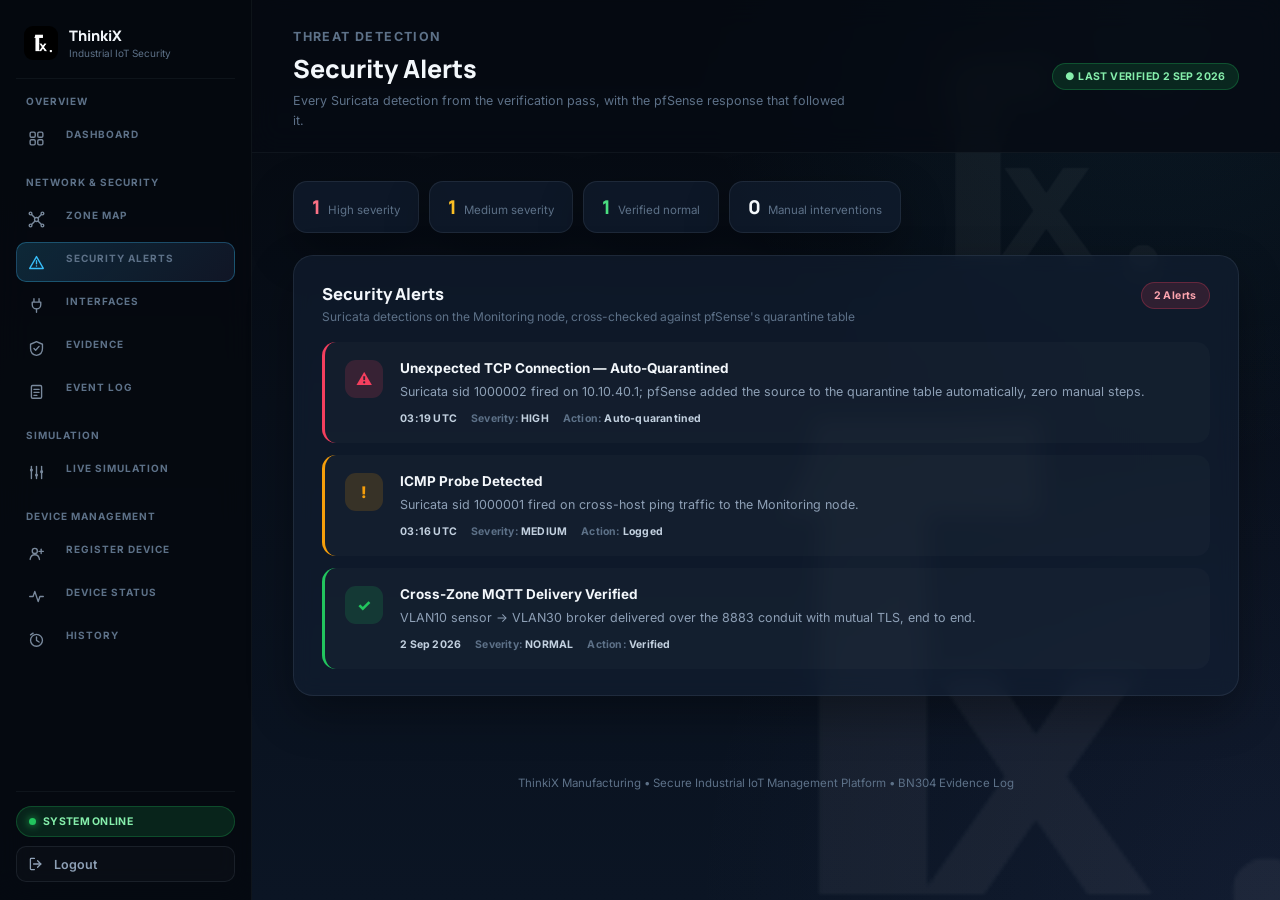
==== alerts.html @ 35ee2e9f "Add files via upload" ====
<!doctype html>
<html lang="en">
  <head>
    <meta charset="UTF-8" />
    <meta name="viewport" content="width=device-width, initial-scale=1.0" />

    <title>ThinkiX | Security Alerts</title>

    <link rel="stylesheet" href="dashboard.css" />
    <style>
      :root {
        --logo-url: url('[data-uri]');
        --logo-mark-url: url('[data-uri]');
      }
    </style>
    
  </head>

  <body class="dash2">
    
    <div class="dash2-watermark"></div>
    <div class="dash2-shell">
      <aside class="dash2-sidebar">
        <div class="dash2-sidebar-brand">
          <img src="[data-uri]" alt="ThinkiX logo" />
          <div>
            <h1>ThinkiX</h1>
            <span>Industrial IoT Security</span>
          </div>
        </div>

        <nav class="dash2-sidenav">
          <div class="dash2-sidenav-group"><span>Overview</span><a href="management.html" class=""><svg viewBox="0 0 20 20" fill="none" stroke="currentColor" stroke-width="1.6"><rect x="2.5" y="2.5" width="6" height="6" rx="1.5"/><rect x="11.5" y="2.5" width="6" height="6" rx="1.5"/><rect x="2.5" y="11.5" width="6" height="6" rx="1.5"/><rect x="11.5" y="11.5" width="6" height="6" rx="1.5"/></svg><span>Dashboard</span></a></div><div class="dash2-sidenav-group"><span>Network & Security</span><a href="zone-map.html" class=""><svg viewBox="0 0 20 20" fill="none" stroke="currentColor" stroke-width="1.6"><circle cx="10" cy="10" r="2.3"/><circle cx="3" cy="3" r="1.6"/><circle cx="17" cy="3" r="1.6"/><circle cx="3" cy="17" r="1.6"/><circle cx="17" cy="17" r="1.6"/><line x1="8.3" y1="8.3" x2="4.2" y2="4.2"/><line x1="11.7" y1="8.3" x2="15.8" y2="4.2"/><line x1="8.3" y1="11.7" x2="4.2" y2="15.8"/><line x1="11.7" y1="11.7" x2="15.8" y2="15.8"/></svg><span>Zone Map</span></a><a href="alerts.html" class="active"><svg viewBox="0 0 20 20" fill="none" stroke="currentColor" stroke-width="1.6" stroke-linejoin="round" stroke-linecap="round"><path d="M10 3 L18 17 L2 17 Z"/><line x1="10" y1="8" x2="10" y2="11.5"/><circle cx="10" cy="14" r="0.9" fill="currentColor" stroke="none"/></svg><span>Security Alerts</span></a><a href="interfaces.html" class=""><svg viewBox="0 0 20 20" fill="none" stroke="currentColor" stroke-width="1.6" stroke-linecap="round" stroke-linejoin="round"><path d="M7 2v4M13 2v4M5 6h10v3a5 5 0 0 1-10 0V6z"/><path d="M10 14v4"/></svg><span>Interfaces</span></a><a href="evidence.html" class=""><svg viewBox="0 0 20 20" fill="none" stroke="currentColor" stroke-width="1.6" stroke-linejoin="round" stroke-linecap="round"><path d="M10 2l7 3v5c0 4.5-3 7.5-7 8-4-.5-7-3.5-7-8V5l7-3z"/><path d="M7 10l2 2 4-4.5"/></svg><span>Evidence</span></a><a href="event-log.html" class=""><svg viewBox="0 0 20 20" fill="none" stroke="currentColor" stroke-width="1.6" stroke-linecap="round" stroke-linejoin="round"><rect x="4" y="3" width="12" height="15" rx="1.5"/><line x1="7" y1="7.5" x2="13" y2="7.5"/><line x1="7" y1="11" x2="13" y2="11"/><line x1="7" y1="14.5" x2="10.5" y2="14.5"/></svg><span>Event Log</span></a></div><div class="dash2-sidenav-group"><span>Simulation</span><a href="simulation.html" class=""><svg viewBox="0 0 20 20" fill="none" stroke="currentColor" stroke-width="1.6" stroke-linecap="round"><line x1="4" y1="17" x2="4" y2="3"/><line x1="10" y1="17" x2="10" y2="3"/><line x1="16" y1="17" x2="16" y2="3"/><circle cx="4" cy="7" r="1.8" fill="currentColor" stroke="none"/><circle cx="10" cy="13" r="1.8" fill="currentColor" stroke="none"/><circle cx="16" cy="9" r="1.8" fill="currentColor" stroke="none"/></svg><span>Live Simulation</span></a></div><div class="dash2-sidenav-group"><span>Device Management</span><a href="register.html" class=""><svg viewBox="0 0 20 20" fill="none" stroke="currentColor" stroke-width="1.6" stroke-linecap="round" stroke-linejoin="round"><circle cx="8" cy="7" r="3"/><path d="M2.5 17c.5-3.5 3-5.5 5.5-5.5s5 2 5.5 5.5"/><line x1="15.5" y1="5" x2="15.5" y2="10"/><line x1="13" y1="7.5" x2="18" y2="7.5"/></svg><span>Register Device</span></a><a href="device-status.html" class=""><svg viewBox="0 0 20 20" fill="none" stroke="currentColor" stroke-width="1.6" stroke-linecap="round" stroke-linejoin="round"><polyline points="2,10 6,10 8,4 12,16 14,10 18,10"/></svg><span>Device Status</span></a><a href="history.html" class=""><svg viewBox="0 0 20 20" fill="none" stroke="currentColor" stroke-width="1.6" stroke-linecap="round" stroke-linejoin="round"><circle cx="10" cy="11" r="7"/><polyline points="10,7 10,11 13,13"/><path d="M6 2.5 L3 4.5"/></svg><span>History</span></a></div>
        </nav>

        <div class="dash2-sidebar-foot">
          <span class="dash2-online-pill"><i></i><span>SYSTEM ONLINE</span></span>
          <a href="index.html" class="dash2-logout"><svg viewBox="0 0 20 20" fill="none" stroke="currentColor" stroke-width="1.6" stroke-linecap="round" stroke-linejoin="round"><path d="M8 3H4a1 1 0 0 0-1 1v12a1 1 0 0 0 1 1h4"/><polyline points="12,6 16,10 12,14"/><line x1="16" y1="10" x2="7" y2="10"/></svg><span>Logout</span></a>
        </div>
      </aside>

      <div class="dash2-content">

        
        <header class="dash2-topbar">
          <div>
            <p class="dash2-eyebrow">Threat Detection</p>
            <h1>Security Alerts</h1>
            <p>Every Suricata detection from the verification pass, with the pfSense response that followed it.</p>
          </div>
          <div class="dash2-topbar-right"><span class="dash2-chip dash2-chip--ok">&#9679; LAST VERIFIED 2 SEP 2026</span></div>
        </header>


        <main class="dash2-page">

          <section class="dash2-strip">
            <div class="dash2-strip-item bad"><strong>1</strong><span>High severity</span></div>
            <div class="dash2-strip-item warn"><strong>1</strong><span>Medium severity</span></div>
            <div class="dash2-strip-item ok"><strong>1</strong><span>Verified normal</span></div>
            <div class="dash2-strip-item"><strong>0</strong><span>Manual interventions</span></div>
          </section>

          <section class="dash2-panel" id="security-alerts">
            <div class="dash2-panel-head">
              <div>
                <h2>Security Alerts</h2>
                <p>Suricata detections on the Monitoring node, cross-checked against pfSense's quarantine table</p>
              </div>
              <span class="dash2-chip dash2-chip--warn">2 Alerts</span>
            </div>

            <div class="dash2-alert-list">
              <div class="dash2-alert" style="--ac:#f43f5e">
                <div class="dash2-alert-icon">&#9888;</div>
                <div>
                  <div class="dash2-alert-top">
                    <strong>Unexpected TCP Connection &mdash; Auto-Quarantined</strong>
                  </div>
                  <p>Suricata sid 1000002 fired on 10.10.40.1; pfSense added the source to the quarantine table automatically, zero manual steps.</p>
                  <div class="dash2-alert-meta">
                    <span><b>03:19 UTC</b></span>
                    <span>Severity: <b>HIGH</b></span>
                    <span>Action: <b>Auto-quarantined</b></span>
                  </div>
                </div>
              </div>

              <div class="dash2-alert" style="--ac:#f59e0b">
                <div class="dash2-alert-icon">!</div>
                <div>
                  <div class="dash2-alert-top">
                    <strong>ICMP Probe Detected</strong>
                  </div>
                  <p>Suricata sid 1000001 fired on cross-host ping traffic to the Monitoring node.</p>
                  <div class="dash2-alert-meta">
                    <span><b>03:16 UTC</b></span>
                    <span>Severity: <b>MEDIUM</b></span>
                    <span>Action: <b>Logged</b></span>
                  </div>
                </div>
              </div>

              <div class="dash2-alert" style="--ac:#22c55e">
                <div class="dash2-alert-icon">&#10003;</div>
                <div>
                  <div class="dash2-alert-top">
                    <strong>Cross-Zone MQTT Delivery Verified</strong>
                  </div>
                  <p>VLAN10 sensor &rarr; VLAN30 broker delivered over the 8883 conduit with mutual TLS, end to end.</p>
                  <div class="dash2-alert-meta">
                    <span><b>2 Sep 2026</b></span>
                    <span>Severity: <b>NORMAL</b></span>
                    <span>Action: <b>Verified</b></span>
                  </div>
                </div>
              </div>
            </div>
          </section>

        </main>

        <footer class="dash2-footer">
          <p>ThinkiX Manufacturing &bull; Secure Industrial IoT Management Platform &bull; BN304 Evidence Log</p>
        </footer>
    
      </div>
    </div>

    <script src="script.js"></script>
  </body>
</html>
---- dashboard.css ----
/* =========================================================
   THINKIX — DASHBOARD THEME (v3)
   Sidebar-navigated, one data category per page. Shared by
   every dash2 page (dashboard, zone map, alerts, interfaces,
   evidence, event log, simulation, register). Nothing here
   fabricates data — every number/status mirrors the BN304
   project evidence log.
========================================================= */

@import url("https://fonts.googleapis.com/css2?family=Manrope:wght@500;700;800&family=Inter:wght@400;500;600;700&display=swap");

:root {
  --bg-0: #05090f;
  --bg-1: #080f1a;
  --bg-2: #0b1524;
  --surface: rgba(19, 32, 52, 0.6);
  --surface-strong: rgba(21, 35, 57, 0.85);
  --border: rgba(148, 163, 184, 0.12);
  --border-soft: rgba(148, 163, 184, 0.07);
  --text-0: #f3f7fb;
  --text-1: #c3d1e0;
  --text-2: #8ea0b6;
  --text-3: #5d7188;

  --accent: #38bdf8;
  --accent-2: #818cf8;
  --ok: #22c55e;
  --ok-soft: rgba(34, 197, 94, 0.14);
  --warn: #f59e0b;
  --warn-soft: rgba(245, 158, 11, 0.14);
  --bad: #f43f5e;
  --bad-soft: rgba(244, 63, 94, 0.14);
  --info: #a78bfa;
  --info-soft: rgba(167, 139, 250, 0.14);

  /* zone colors — reused across the zone map, device tags and
     status dots so the same VLAN reads as the same color
     everywhere on the site */
  --z10: #34d399;
  --z20: #fb923c;
  --z30: #38bdf8;
  --z40: #a78bfa;
  --z50: #f472b6;

  --sidebar-w: 252px;
  --radius-lg: 20px;
  --radius-md: 14px;
  --radius-sm: 9px;

  --shadow-card: 0 18px 45px rgba(0, 0, 0, 0.32);
  --font-display: "Manrope", "Inter", "Segoe UI", sans-serif;
  --font-body: "Inter", "Segoe UI", sans-serif;
}

* {
  box-sizing: border-box;
  margin: 0;
  padding: 0;
}

body.dash2 {
  min-height: 100vh;
  font-family: var(--font-body);
  color: var(--text-1);
  background:
    radial-gradient(circle at 90% 0%, rgba(56, 189, 248, 0.08), transparent 32%),
    radial-gradient(circle at 100% 100%, rgba(129, 140, 248, 0.06), transparent 38%),
    linear-gradient(180deg, var(--bg-0), var(--bg-1) 45%, var(--bg-2));
  -webkit-font-smoothing: antialiased;
}

.dash2 img {
  max-width: 100%;
  display: block;
}

.dash2 a {
  color: inherit;
}

/* =========================================================
   WATERMARK — faded ThinkiX logo behind every page
========================================================= */

.dash2-watermark {
  position: fixed;
  inset: 0;
  z-index: 0;
  pointer-events: none;
  overflow: hidden;
}

.dash2-watermark::before,
.dash2-watermark::after {
  content: "";
  position: absolute;
  background-image: var(--logo-mark-url);
  background-repeat: no-repeat;
  background-size: contain;
}

/* large mark, bottom-right of the viewport */

.dash2-watermark::before {
  width: 620px;
  height: 620px;
  right: -70px;
  bottom: -90px;
  opacity: 0.05;
}

/* smaller echo, top-right, well clear of the sidebar */

.dash2-watermark::after {
  width: 260px;
  height: 260px;
  right: 8%;
  top: 40px;
  opacity: 0.045;
}

/* =========================================================
   SHELL — sidebar + content
========================================================= */

.dash2-shell {
  position: relative;
  z-index: 1;
  display: flex;
  align-items: stretch;
  min-height: 100vh;
}

.dash2-sidebar {
  width: var(--sidebar-w);
  flex-shrink: 0;
  position: sticky;
  top: 0;
  align-self: flex-start;
  height: 100vh;
  display: flex;
  flex-direction: column;
  padding: 22px 16px 18px;
  background: rgba(5, 9, 15, 0.86);
  backdrop-filter: blur(16px);
  border-right: 1px solid var(--border-soft);
  overflow-y: auto;
}

.dash2-sidebar-brand {
  display: flex;
  align-items: center;
  gap: 11px;
  padding: 4px 8px 18px;
  border-bottom: 1px solid var(--border-soft);
}

.dash2-sidebar-brand img {
  width: 34px;
  height: 34px;
  border-radius: 9px;
  flex-shrink: 0;
}

.dash2-sidebar-brand h1 {
  font-family: var(--font-display);
  font-size: 14.5px;
  font-weight: 800;
  color: var(--text-0);
  line-height: 1.25;
}

.dash2-sidebar-brand span {
  display: block;
  margin-top: 1px;
  font-size: 10px;
  color: var(--text-3);
}

.dash2-sidenav {
  flex: 1;
  margin-top: 16px;
  display: flex;
  flex-direction: column;
  gap: 18px;
}

.dash2-sidenav-group span {
  display: block;
  padding: 0 10px 8px;
  font-size: 10px;
  font-weight: 700;
  letter-spacing: 1px;
  color: var(--text-3);
  text-transform: uppercase;
}

.dash2-sidenav-group {
  display: flex;
  flex-direction: column;
  gap: 3px;
}

.dash2-sidenav-group a {
  display: flex;
  align-items: center;
  gap: 11px;
  padding: 9px 11px;
  border-radius: 10px;
  font-size: 13px;
  font-weight: 600;
  color: var(--text-2);
  text-decoration: none;
  border: 1px solid transparent;
  transition: 0.2s;
}

.dash2-sidenav-group a svg {
  width: 17px;
  height: 17px;
  flex-shrink: 0;
  opacity: 0.85;
}

.dash2-sidenav-group a:hover {
  color: var(--text-0);
  background: rgba(255, 255, 255, 0.04);
}

.dash2-sidenav-group a.active {
  color: #fff;
  background: linear-gradient(135deg, rgba(56, 189, 248, 0.18), rgba(129, 140, 248, 0.1));
  border-color: rgba(56, 189, 248, 0.3);
}

.dash2-sidenav-group a.active svg {
  color: var(--accent);
  opacity: 1;
}

.dash2-sidebar-foot {
  margin-top: 14px;
  padding-top: 14px;
  border-top: 1px solid var(--border-soft);
  display: flex;
  flex-direction: column;
  gap: 9px;
}

.dash2-online-pill {
  display: flex;
  align-items: center;
  gap: 7px;
  padding: 8px 12px;
  border-radius: 999px;
  border: 1px solid rgba(34, 197, 94, 0.25);
  background: var(--ok-soft);
  color: #86efac;
  font-size: 10.5px;
  font-weight: 700;
  letter-spacing: 0.3px;
}

.dash2-online-pill i {
  width: 7px;
  height: 7px;
  border-radius: 50%;
  background: var(--ok);
  box-shadow: 0 0 8px var(--ok);
  animation: dash2-pulse 1.6s infinite;
}

.dash2-sidebar-foot a.dash2-logout {
  display: flex;
  align-items: center;
  gap: 10px;
  padding: 9px 11px;
  border-radius: 10px;
  border: 1px solid var(--border);
  background: rgba(255, 255, 255, 0.02);
  color: var(--text-2);
  font-size: 12.5px;
  font-weight: 600;
  text-decoration: none;
  transition: 0.2s;
}

.dash2-sidebar-foot a.dash2-logout svg {
  width: 16px;
  height: 16px;
}

.dash2-sidebar-foot a.dash2-logout:hover {
  border-color: var(--accent);
  color: var(--text-0);
}

/* =========================================================
   CONTENT
========================================================= */

.dash2-content {
  flex: 1;
  min-width: 0;
}

.dash2-topbar {
  position: sticky;
  top: 0;
  z-index: 5;
  display: flex;
  align-items: center;
  justify-content: space-between;
  gap: 20px;
  padding: 22px 4%;
  background: rgba(6, 11, 19, 0.72);
  backdrop-filter: blur(14px);
  border-bottom: 1px solid var(--border-soft);
}

.dash2-eyebrow {
  display: inline-flex;
  align-items: center;
  gap: 7px;
  font-size: 10.5px;
  font-weight: 700;
  letter-spacing: 1.4px;
  color: var(--accent);
  text-transform: uppercase;
}

.dash2-topbar h1 {
  margin-top: 5px;
  font-family: var(--font-display);
  font-size: clamp(20px, 2vw, 25px);
  font-weight: 800;
  color: var(--text-0);
}

.dash2-topbar p {
  margin-top: 5px;
  max-width: 560px;
  font-size: 12.5px;
  line-height: 1.55;
  color: var(--text-3);
}

.dash2-topbar-right {
  display: flex;
  align-items: center;
  gap: 12px;
  flex-shrink: 0;
}

.dash2-page {
  max-width: 1360px;
  padding: 28px 4% 70px;
  display: flex;
  flex-direction: column;
  gap: 22px;
}

/* live-badge: script.js targets the FIRST .live-badge on the
   page directly to push real live-feed text — only the
   dashboard page carries one */

.live-badge {
  display: inline-flex;
  align-items: center;
  gap: 7px;
  padding: 7px 12px;
  border-radius: 999px;
  border: 1px solid rgba(34, 197, 94, 0.28);
  background: var(--ok-soft);
  color: #86efac;
  font-size: 11px;
  font-weight: 700;
  white-space: nowrap;
  animation: dash2-glow 1.8s infinite;
}

/* =========================================================
   PANELS + CHIPS
========================================================= */

.dash2-panel-head {
  display: flex;
  align-items: flex-start;
  justify-content: space-between;
  gap: 14px;
  margin-bottom: 18px;
}

.dash2-panel-head h2 {
  font-family: var(--font-display);
  font-size: 16.5px;
  font-weight: 800;
  color: var(--text-0);
}

.dash2-panel-head p {
  margin-top: 4px;
  font-size: 12px;
  color: var(--text-3);
}

.dash2-panel {
  position: relative;
  padding: 26px 28px;
  background: var(--surface);
  border: 1px solid var(--border);
  border-radius: var(--radius-lg);
  box-shadow: var(--shadow-card);
  backdrop-filter: blur(10px);
  animation: dash2-rise 0.5s ease both;
}

.dash2-chip {
  display: inline-flex;
  align-items: center;
  gap: 6px;
  padding: 6px 12px;
  border-radius: 999px;
  font-size: 10.5px;
  font-weight: 700;
  letter-spacing: 0.4px;
  border: 1px solid rgba(56, 189, 248, 0.25);
  background: rgba(56, 189, 248, 0.09);
  color: #7dd3fc;
  white-space: nowrap;
}

.dash2-chip--warn {
  border-color: rgba(244, 63, 94, 0.28);
  background: var(--bad-soft);
  color: #fda4af;
}

.dash2-chip--ok {
  border-color: rgba(34, 197, 94, 0.28);
  background: var(--ok-soft);
  color: #86efac;
}

.dash2-chip--muted {
  border-color: var(--border);
  background: rgba(255, 255, 255, 0.03);
  color: var(--text-2);
}

/* =========================================================
   SUMMARY STRIP (slim inline stats — used on dashboard +
   alerts + evidence pages instead of heavy cards)
========================================================= */

.dash2-strip {
  display: flex;
  flex-wrap: wrap;
  gap: 10px;
}

.dash2-strip-item {
  display: flex;
  align-items: baseline;
  gap: 7px;
  padding: 12px 18px;
  border-radius: var(--radius-md);
  border: 1px solid var(--border);
  background: var(--surface);
  box-shadow: var(--shadow-card);
}

.dash2-strip-item strong {
  font-family: var(--font-display);
  font-size: 19px;
  font-weight: 800;
  color: var(--text-0);
}

.dash2-strip-item span {
  font-size: 11.5px;
  color: var(--text-3);
}

.dash2-strip-item.warn strong {
  color: #fbbf24;
}

.dash2-strip-item.bad strong {
  color: #fb7185;
}

.dash2-strip-item.ok strong {
  color: #4ade80;
}

/* stat cards — kept for the dashboard page, class name required
   by script.js's flashElement(): el.closest('.dashboard-stat-card') */

.dashboard-stat-card {
  position: relative;
  display: flex;
  align-items: center;
  gap: 13px;
  padding: 16px 18px;
  border-radius: var(--radius-md);
  border: 1px solid var(--border);
  background: var(--surface);
  text-decoration: none;
  color: inherit;
  cursor: pointer;
  overflow: hidden;
  box-shadow: var(--shadow-card);
  transition: 0.25s;
  animation: dash2-rise 0.5s ease both;
}

.dashboard-stat-card:hover {
  transform: translateY(-3px);
  border-color: rgba(56, 189, 248, 0.3);
}

.dash2-stat-icon {
  width: 36px;
  height: 36px;
  flex-shrink: 0;
  display: grid;
  place-items: center;
  border-radius: 10px;
  font-size: 15px;
  background: rgba(56, 189, 248, 0.12);
  color: var(--accent);
}

.dash2-stat-icon.ok {
  color: #4ade80;
  background: var(--ok-soft);
}

.dash2-stat-icon.warn {
  color: #fbbf24;
  background: var(--warn-soft);
}

.dash2-stat-icon.info {
  color: #c4b5fd;
  background: var(--info-soft);
}

.dashboard-stat-card p {
  font-size: 11px;
  color: var(--text-3);
}

.dashboard-stat-card h2 {
  margin-top: 3px;
  font-family: var(--font-display);
  font-size: 20px;
  font-weight: 800;
  color: var(--text-0);
}

.dash2-stat-row {
  display: grid;
  grid-template-columns: repeat(4, 1fr);
  gap: 14px;
}

@media (max-width: 900px) {
  .dash2-stat-row {
    grid-template-columns: repeat(2, 1fr);
  }
}

/* =========================================================
   ZONE MAP
========================================================= */

.zm-hub {
  display: flex;
  justify-content: center;
  margin-bottom: 4px;
}

.zm-hub-core {
  position: relative;
  display: flex;
  align-items: center;
  gap: 14px;
  padding: 16px 26px;
  border-radius: 999px;
  border: 1px solid rgba(56, 189, 248, 0.35);
  background: linear-gradient(135deg, rgba(56, 189, 248, 0.14), rgba(129, 140, 248, 0.08));
  box-shadow: 0 0 0 6px rgba(56, 189, 248, 0.04);
}

.zm-hub-core::before {
  content: "";
  position: absolute;
  inset: -8px;
  border-radius: 999px;
  border: 1px solid rgba(56, 189, 248, 0.18);
  animation: dash2-ring 2.4s infinite;
}

.zm-hub-icon {
  width: 40px;
  height: 40px;
  display: grid;
  place-items: center;
  border-radius: 50%;
  background: rgba(255, 255, 255, 0.06);
  font-size: 18px;
}

.zm-hub-core strong {
  font-family: var(--font-display);
  font-size: 14.5px;
  color: var(--text-0);
}

.zm-hub-core small {
  display: block;
  margin-top: 2px;
  font-size: 11px;
  color: var(--text-3);
}

.zm-conduit-label {
  text-align: center;
  margin: 14px 0 18px;
  font-size: 11px;
  font-weight: 600;
  letter-spacing: 0.3px;
  color: var(--text-3);
}

.zm-zones {
  display: grid;
  grid-template-columns: repeat(5, 1fr);
  gap: 14px;
}

.zm-zone {
  position: relative;
  padding: 18px 16px 16px;
  border-radius: var(--radius-md);
  border: 1px solid var(--border);
  background: rgba(255, 255, 255, 0.02);
  transition: 0.25s;
}

.zm-zone::before {
  content: "";
  position: absolute;
  left: 16px;
  right: 16px;
  top: 0;
  height: 3px;
  border-radius: 999px 999px 0 0;
  background: var(--zc);
}

.zm-zone::after {
  content: "";
  position: absolute;
  top: -14px;
  left: 50%;
  width: 1px;
  height: 14px;
  background: linear-gradient(180deg, transparent, var(--zc));
  opacity: 0.6;
}

.zm-zone:hover {
  transform: translateY(-3px);
  background: rgba(255, 255, 255, 0.035);
}

.zm-zone-vlan {
  display: inline-block;
  padding: 3px 9px;
  border-radius: 999px;
  font-size: 10px;
  font-weight: 800;
  letter-spacing: 0.3px;
  color: var(--zc);
  background: color-mix(in srgb, var(--zc) 16%, transparent);
}

.zm-zone h3 {
  margin-top: 11px;
  font-family: var(--font-display);
  font-size: 14px;
  font-weight: 800;
  color: var(--text-0);
}

.zm-zone p {
  margin-top: 6px;
  font-size: 11.5px;
  line-height: 1.5;
  color: var(--text-3);
  min-height: 33px;
}

.zm-zone-foot {
  display: flex;
  align-items: center;
  justify-content: space-between;
  margin-top: 12px;
  padding-top: 12px;
  border-top: 1px solid var(--border-soft);
  font-size: 10.5px;
}

.zm-zone-foot > span:first-child {
  color: var(--text-3);
  font-weight: 600;
}

.zm-status {
  padding: 3px 8px;
  border-radius: 999px;
  font-weight: 800;
  letter-spacing: 0.3px;
  font-size: 9.5px;
}

.zm-status--ok {
  color: #86efac;
  background: var(--ok-soft);
}

.zm-status--warn {
  color: #fcd34d;
  background: var(--warn-soft);
}

.zm-status--info {
  color: #c4b5fd;
  background: var(--info-soft);
}

@media (max-width: 1180px) {
  .zm-zones {
    grid-template-columns: repeat(3, 1fr);
  }
}

@media (max-width: 700px) {
  .zm-zones {
    grid-template-columns: repeat(2, 1fr);
  }
}

/* conduit rules table */

.dash2-rules {
  margin-top: 22px;
  border: 1px solid var(--border);
  border-radius: var(--radius-md);
  overflow: hidden;
}

.dash2-rules-row {
  display: grid;
  grid-template-columns: 1.1fr 1.1fr 1.2fr 1.4fr 0.7fr;
  gap: 10px;
  padding: 12px 16px;
  font-size: 11.5px;
  border-bottom: 1px solid var(--border-soft);
  align-items: center;
}

.dash2-rules-row:last-child {
  border-bottom: none;
}

.dash2-rules-row.head {
  background: rgba(255, 255, 255, 0.03);
  color: var(--text-3);
  font-size: 10px;
  font-weight: 700;
  letter-spacing: 0.5px;
  text-transform: uppercase;
}

.dash2-rules-row:not(.head) {
  color: var(--text-1);
}

.dash2-rules-row .mono {
  font-family: "SFMono-Regular", Consolas, monospace;
  font-size: 11px;
  color: var(--text-2);
}

.dash2-rule-pill {
  display: inline-flex;
  padding: 3px 9px;
  border-radius: 999px;
  font-size: 9.5px;
  font-weight: 800;
  letter-spacing: 0.3px;
}

.dash2-rule-pill.allow {
  color: #86efac;
  background: var(--ok-soft);
}

.dash2-rule-pill.deny {
  color: #fda4af;
  background: var(--bad-soft);
}

@media (max-width: 900px) {
  .dash2-rules-row {
    grid-template-columns: 1fr 1fr;
    grid-template-areas: "a b" "c c" "d e";
  }
  .dash2-rules-row.head {
    display: none;
  }
}

/* =========================================================
   GRID HELPERS
========================================================= */

.dash2-grid-2 {
  display: grid;
  grid-template-columns: 1.15fr 1fr;
  gap: 18px;
}

@media (max-width: 1080px) {
  .dash2-grid-2 {
    grid-template-columns: 1fr;
  }
}

/* =========================================================
   DEVICE LIST (classes required by script.js: device-list,
   device-row, device-status, device-info, status-label)
========================================================= */

.device-list {
  display: flex;
  flex-direction: column;
  gap: 11px;
}

.device-row {
  display: grid;
  grid-template-columns: auto 1fr auto;
  align-items: center;
  gap: 16px;
  padding: 18px 20px;
  border-radius: var(--radius-md);
  border: 1px solid var(--border-soft);
  background: rgba(255, 255, 255, 0.02);
  transition: 0.2s;
}

.device-row:hover {
  border-color: rgba(56, 189, 248, 0.2);
  background: rgba(56, 189, 248, 0.03);
  transform: translateX(4px);
}

.device-status {
  width: 11px;
  height: 11px;
  border-radius: 50%;
  background: var(--text-3);
}

.device-status.online {
  background: var(--ok);
  box-shadow: 0 0 12px var(--ok);
  animation: dash2-pulse 1.5s infinite;
}

.device-status.offline {
  background: var(--bad);
  box-shadow: 0 0 10px rgba(244, 63, 94, 0.6);
}

.device-info strong {
  display: block;
  color: var(--text-0);
  font-size: 14.5px;
}

.device-info small {
  display: block;
  margin-top: 4px;
  font-size: 11.5px;
  color: var(--text-3);
}

.device-zone-tag {
  display: inline-flex;
  align-items: center;
  gap: 5px;
  margin-top: 7px;
  font-size: 10.5px;
  font-weight: 700;
  color: var(--zc, var(--accent));
}

.device-zone-tag::before {
  content: "";
  width: 6px;
  height: 6px;
  border-radius: 50%;
  background: var(--zc, var(--accent));
}

.status-label {
  font-size: 10.5px;
  font-weight: 800;
  letter-spacing: 0.4px;
  white-space: nowrap;
}

.online-text {
  color: #4ade80;
}

.offline-text {
  color: #fb7185;
}

/* =========================================================
   ALERTS
========================================================= */

.dash2-alert-list {
  display: flex;
  flex-direction: column;
  gap: 12px;
}

.dash2-alert {
  display: grid;
  grid-template-columns: 40px 1fr;
  gap: 15px;
  padding: 18px 20px;
  border-radius: var(--radius-md);
  border-left: 3px solid var(--ac);
  background: rgba(255, 255, 255, 0.02);
}

.dash2-alert-icon {
  width: 38px;
  height: 38px;
  display: grid;
  place-items: center;
  border-radius: 11px;
  font-weight: 800;
  color: var(--ac);
  background: color-mix(in srgb, var(--ac) 16%, transparent);
}

.dash2-alert-top {
  display: flex;
  align-items: center;
  justify-content: space-between;
  gap: 12px;
}

.dash2-alert strong {
  font-size: 13.5px;
  color: var(--text-0);
}

.dash2-alert p {
  margin-top: 6px;
  font-size: 12.5px;
  line-height: 1.6;
  color: var(--text-2);
}

.dash2-alert-meta {
  display: flex;
  gap: 14px;
  margin-top: 10px;
  font-size: 10.5px;
  color: var(--text-3);
  font-weight: 700;
  letter-spacing: 0.2px;
}

.dash2-alert-meta b {
  color: var(--text-1);
  font-weight: 700;
}

/* =========================================================
   INTERFACES
========================================================= */

.dash2-iface-grid {
  display: grid;
  grid-template-columns: repeat(2, 1fr);
  gap: 12px;
}

.dash2-iface-row {
  display: flex;
  align-items: center;
  justify-content: space-between;
  gap: 12px;
  padding: 16px 18px;
  border-radius: var(--radius-md);
  border: 1px solid var(--border-soft);
  background: rgba(255, 255, 255, 0.02);
}

.dash2-iface-row strong {
  font-size: 13.5px;
  color: var(--text-0);
}

.dash2-iface-row small {
  display: block;
  margin-top: 4px;
  font-size: 11px;
  color: var(--text-3);
}

.dash2-iface-up {
  font-size: 10.5px;
  font-weight: 800;
  color: #4ade80;
  white-space: nowrap;
}

.dash2-iface-mon {
  font-size: 10.5px;
  font-weight: 800;
  color: var(--accent);
  white-space: nowrap;
}

@media (max-width: 700px) {
  .dash2-iface-grid {
    grid-template-columns: 1fr;
  }
}

/* =========================================================
   EVIDENCE
========================================================= */

.dash2-gns3 {
  display: flex;
  gap: 16px;
  padding: 20px;
  border-radius: var(--radius-md);
  border: 1px solid rgba(56, 189, 248, 0.14);
  background: linear-gradient(135deg, rgba(37, 99, 235, 0.07), rgba(14, 165, 233, 0.03));
}

.dash2-gns3-icon {
  width: 44px;
  height: 44px;
  flex-shrink: 0;
  display: grid;
  place-items: center;
  border-radius: 12px;
  font-size: 19px;
  color: var(--accent);
  background: rgba(56, 189, 248, 0.1);
}

.dash2-gns3 h3 {
  font-size: 14.5px;
  color: var(--text-0);
}

.dash2-gns3 p {
  margin-top: 7px;
  font-size: 12.5px;
  line-height: 1.6;
  color: var(--text-3);
}

.dash2-node-tags {
  display: flex;
  flex-wrap: wrap;
  gap: 7px;
  margin-top: 16px;
}

.dash2-node-tags span {
  padding: 6px 12px;
  border-radius: 999px;
  font-size: 10.5px;
  border: 1px solid rgba(56, 189, 248, 0.15);
  background: rgba(56, 189, 248, 0.05);
  color: #93c5fd;
}

.dash2-checklist {
  display: grid;
  grid-template-columns: repeat(4, 1fr);
  gap: 12px;
}

.dash2-checklist-item {
  padding: 15px 16px;
  border-radius: var(--radius-md);
  border: 1px solid var(--border);
  background: rgba(255, 255, 255, 0.02);
}

.dash2-checklist-item span.n {
  font-family: var(--font-display);
  font-size: 22px;
  font-weight: 800;
  color: var(--accent);
}

.dash2-checklist-item p {
  margin-top: 4px;
  font-size: 11px;
  color: var(--text-3);
}

@media (max-width: 900px) {
  .dash2-checklist {
    grid-template-columns: repeat(2, 1fr);
  }
}

/* =========================================================
   EVENT LOG — timeline (classes required by script.js:
   email-history, email-row, email-icon-small, email-sent)
========================================================= */

.email-history {
  position: relative;
  display: flex;
  flex-direction: column;
  gap: 18px;
  padding-left: 6px;
}

.email-history::before {
  content: "";
  position: absolute;
  left: 21px;
  top: 6px;
  bottom: 6px;
  width: 1px;
  background: linear-gradient(180deg, rgba(56, 189, 248, 0.35), transparent);
}

.email-row {
  position: relative;
  display: grid;
  grid-template-columns: 34px 1fr auto;
  align-items: center;
  gap: 14px;
  padding: 15px 18px;
  border-radius: var(--radius-md);
  border: 1px solid var(--border-soft);
  background: rgba(255, 255, 255, 0.02);
}

.email-icon-small {
  position: relative;
  z-index: 1;
  width: 32px;
  height: 32px;
  display: grid;
  place-items: center;
  border-radius: 9px;
  background: var(--info-soft);
  color: #c4b5fd;
  font-size: 14px;
}

.email-row strong {
  font-size: 13px;
  color: var(--text-0);
}

.email-row p {
  margin-top: 4px;
  font-size: 11.5px;
  color: var(--text-3);
}

.email-row small {
  display: block;
  margin-top: 4px;
  font-size: 10px;
  color: var(--text-3);
}

.email-sent {
  font-size: 10px;
  font-weight: 800;
  color: #4ade80;
  white-space: nowrap;
}

/* =========================================================
   LIVE SIMULATION (actuator + temperature)
========================================================= */

.dash2-sim-grid {
  display: grid;
  grid-template-columns: 1fr 1fr;
  gap: 20px;
}

.dash2-sim-card {
  padding: 22px 24px;
  border-radius: var(--radius-md);
  border: 1px solid var(--border);
  background: rgba(8, 15, 28, 0.55);
}

.dash2-sim-card h3 {
  font-family: var(--font-display);
  font-size: 14.5px;
  color: var(--text-0);
}

.dash2-sim-card > p.dash2-sim-desc {
  margin-top: 8px;
  font-size: 12px;
  line-height: 1.6;
  color: var(--text-3);
  margin-bottom: 20px;
}

.dash2-sim-row {
  display: flex;
  align-items: center;
  justify-content: space-between;
  gap: 16px;
  padding: 16px 18px;
  border-radius: var(--radius-sm);
  border: 1px solid var(--border-soft);
  background: rgba(255, 255, 255, 0.02);
}

.dash2-sim-row strong {
  display: block;
  font-size: 13.5px;
  color: var(--text-0);
}

.dash2-sim-row small {
  display: block;
  margin-top: 3px;
  font-size: 11px;
  color: var(--text-3);
}

@media (max-width: 900px) {
  .dash2-sim-grid {
    grid-template-columns: 1fr;
  }
}

/* switch (actuator toggle) */

.switch {
  position: relative;
  display: inline-block;
  width: 50px;
  height: 28px;
  flex-shrink: 0;
}

.switch input {
  opacity: 0;
  width: 0;
  height: 0;
}

.switch .slider {
  position: absolute;
  cursor: pointer;
  inset: 0;
  background: rgba(255, 255, 255, 0.12);
  border: 1px solid rgba(255, 255, 255, 0.14);
  border-radius: 999px;
  transition: 0.25s;
}

.switch .slider::before {
  content: "";
  position: absolute;
  height: 20px;
  width: 20px;
  left: 3px;
  bottom: 3px;
  background: #cbd5e1;
  border-radius: 50%;
  transition: 0.25s;
}

.switch input:checked + .slider {
  background: rgba(34, 197, 94, 0.4);
  border-color: rgba(34, 197, 94, 0.55);
}

.switch input:checked + .slider::before {
  transform: translateX(22px);
  background: #4ade80;
}

.dash2-temp-value {
  font-family: var(--font-display);
  font-size: 30px;
  font-weight: 800;
  color: var(--accent);
  min-width: 100px;
  transition: color 0.3s;
}

.dash2-temp-value.offline {
  font-size: 16px;
  color: var(--text-3);
}

.dash2-temp-bar {
  margin-top: 16px;
  height: 8px;
  border-radius: 999px;
  background: rgba(255, 255, 255, 0.08);
  overflow: hidden;
}

.dash2-temp-bar-fill {
  height: 100%;
  width: 30%;
  border-radius: 999px;
  background: linear-gradient(90deg, var(--accent), #fb923c);
  transition: width 0.6s ease;
}

.dash2-temp-bar-fill.offline {
  background: rgba(255, 255, 255, 0.08);
}

.dash2-temp-labels {
  display: flex;
  justify-content: space-between;
  margin-top: 7px;
  font-size: 10.5px;
  color: var(--text-3);
}

.dash2-sim-link {
  display: inline-flex;
  align-items: center;
  gap: 6px;
  font-size: 12px;
  font-weight: 700;
  color: var(--accent);
  text-decoration: none;
  white-space: nowrap;
}

.dash2-sim-link:hover {
  text-decoration: underline;
}

/* =========================================================
   FOOTER
========================================================= */

.dash2-footer {
  padding: 10px 4% 44px;
  text-align: center;
  font-size: 11.5px;
  color: var(--text-3);
}

/* =========================================================
   ANIMATIONS
========================================================= */

@keyframes dash2-rise {
  from {
    opacity: 0;
    transform: translateY(14px);
  }
  to {
    opacity: 1;
    transform: translateY(0);
  }
}

@keyframes dash2-pulse {
  0%,
  100% {
    opacity: 1;
  }
  50% {
    opacity: 0.45;
  }
}

@keyframes dash2-glow {
  0%,
  100% {
    box-shadow: 0 0 0 rgba(34, 197, 94, 0);
  }
  50% {
    box-shadow: 0 0 12px rgba(34, 197, 94, 0.35);
  }
}

@keyframes dash2-ring {
  0% {
    transform: scale(1);
    opacity: 0.7;
  }
  100% {
    transform: scale(1.35);
    opacity: 0;
  }
}

/* =========================================================
   RESPONSIVE — sidebar collapses to a top bar
========================================================= */

@media (max-width: 980px) {
  .dash2-shell {
    flex-direction: column;
  }

  .dash2-sidebar {
    position: relative;
    width: 100%;
    height: auto;
    flex-direction: row;
    align-items: center;
    padding: 12px 4%;
    overflow-x: auto;
  }

  .dash2-sidebar-brand {
    border-bottom: none;
    border-right: 1px solid var(--border-soft);
    padding: 0 16px 0 0;
    flex-shrink: 0;
  }

  .dash2-sidenav {
    flex-direction: row;
    margin-top: 0;
    margin-left: 14px;
    gap: 10px;
    overflow-x: auto;
  }

  .dash2-sidenav-group {
    flex-direction: row;
    gap: 3px;
  }

  .dash2-sidenav-group span {
    display: none;
  }

  .dash2-sidebar-foot {
    margin-top: 0;
    margin-left: auto;
    padding-top: 0;
    border-top: none;
    flex-direction: row;
    flex-shrink: 0;
    padding-left: 14px;
    border-left: 1px solid var(--border-soft);
  }

  .dash2-sidebar-foot a.dash2-logout span,
  .dash2-online-pill span {
    display: none;
  }
}

@media (max-width: 700px) {
  .dash2-topbar,
  .dash2-page {
    padding-left: 5%;
    padding-right: 5%;
  }

  .dash2-panel {
    padding: 20px;
  }
}

/* =========================================================
   REGISTRATION FORM (register.html)
========================================================= */

.form-card {
  position: relative;
  padding: 28px 32px;
  background: var(--surface);
  border: 1px solid var(--border);
  border-radius: var(--radius-lg);
  box-shadow: var(--shadow-card);
  backdrop-filter: blur(10px);
  animation: dash2-rise 0.5s ease both;
}

.form-header {
  display: flex;
  align-items: flex-start;
  justify-content: space-between;
  gap: 16px;
  padding-bottom: 20px;
  margin-bottom: 24px;
  border-bottom: 1px solid var(--border-soft);
}

.form-header h2 {
  margin-top: 5px;
  font-family: var(--font-display);
  font-size: 19px;
  font-weight: 800;
  color: var(--text-0);
}

.form-header p {
  margin-top: 6px;
  font-size: 12.5px;
  color: var(--text-3);
}

.security-ring {
  width: 46px;
  height: 46px;
  flex-shrink: 0;
  display: grid;
  place-items: center;
  border-radius: 13px;
  font-size: 20px;
  background: rgba(56, 189, 248, 0.1);
  box-shadow: inset 0 0 18px rgba(56, 189, 248, 0.12);
}

.form-grid {
  display: grid;
  grid-template-columns: repeat(2, 1fr);
  gap: 18px 20px;
}

.form-group {
  display: flex;
  flex-direction: column;
  gap: 7px;
}

.form-group.full-width {
  grid-column: 1 / -1;
  margin-top: 18px;
}

.form-group label {
  font-size: 12px;
  font-weight: 700;
  color: var(--text-1);
}

.form-group input,
.form-group select,
.form-group textarea {
  padding: 11px 13px;
  border-radius: var(--radius-sm);
  border: 1px solid var(--border);
  background: rgba(6, 12, 22, 0.6);
  color: var(--text-0);
  font-size: 13px;
  font-family: var(--font-body);
  outline: none;
  transition: 0.2s;
}

.form-group input::placeholder,
.form-group textarea::placeholder {
  color: var(--text-3);
}

.form-group input:focus,
.form-group select:focus,
.form-group textarea:focus {
  border-color: var(--accent);
  box-shadow: 0 0 0 3px rgba(56, 189, 248, 0.14);
}

.form-group input.invalid,
.form-group select.invalid,
.form-group textarea.invalid {
  border-color: var(--bad);
  box-shadow: 0 0 0 3px rgba(244, 63, 94, 0.14);
}

.form-group textarea {
  resize: vertical;
  min-height: 100px;
}

.error-message {
  min-height: 14px;
  font-size: 11px;
  color: #fda4af;
  font-weight: 600;
}

.character-count {
  align-self: flex-end;
  font-size: 10.5px;
  color: var(--text-3);
}

.security-box {
  margin-top: 26px;
  padding: 20px 22px;
  border-radius: var(--radius-md);
  border: 1px solid var(--border);
  background: rgba(255, 255, 255, 0.02);
}

.security-box-header {
  display: flex;
  align-items: flex-start;
  justify-content: space-between;
  gap: 14px;
  margin-bottom: 4px;
}

.security-box-header h3 {
  font-family: var(--font-display);
  font-size: 14.5px;
  color: var(--text-0);
}

.security-box-header p {
  margin-top: 4px;
  font-size: 11.5px;
  color: var(--text-3);
}

.shield {
  font-size: 22px;
}

.toggle-row {
  display: flex;
  align-items: center;
  justify-content: space-between;
  gap: 12px;
  margin-top: 15px;
  padding: 10px 4px;
  cursor: pointer;
}

.toggle-row input {
  display: none;
}

.toggle-row > span:last-child {
  order: -1;
  font-size: 13px;
  color: var(--text-1);
  font-weight: 600;
}

.toggle {
  width: 42px;
  height: 23px;
  position: relative;
  border-radius: 999px;
  background: rgba(255, 255, 255, 0.14);
  border: 1px solid var(--border);
  transition: 0.25s;
  flex-shrink: 0;
}

.toggle::after {
  content: "";
  width: 17px;
  height: 17px;
  position: absolute;
  top: 2px;
  left: 2px;
  border-radius: 50%;
  background: #cbd5e1;
  transition: 0.25s;
}

.toggle-row input:checked + .toggle {
  background: rgba(34, 197, 94, 0.4);
  border-color: rgba(34, 197, 94, 0.55);
}

.toggle-row input:checked + .toggle::after {
  left: 21px;
  background: #4ade80;
}

.agreement-row {
  display: flex;
  gap: 10px;
  margin-top: 24px;
  align-items: flex-start;
  font-size: 12.5px;
  color: var(--text-2);
  line-height: 1.5;
}

.agreement-row input {
  margin-top: 3px;
  accent-color: var(--accent);
}

.button-group {
  display: flex;
  justify-content: flex-end;
  gap: 12px;
  margin-top: 26px;
}

.primary-button,
.secondary-button {
  display: inline-flex;
  align-items: center;
  gap: 8px;
  padding: 12px 22px;
  border-radius: var(--radius-sm);
  font-size: 13px;
  font-weight: 700;
  cursor: pointer;
  border: 1px solid transparent;
  transition: 0.2s;
}

.secondary-button {
  background: rgba(255, 255, 255, 0.03);
  border-color: var(--border);
  color: var(--text-1);
}

.secondary-button:hover {
  border-color: var(--text-2);
  color: var(--text-0);
}

.primary-button {
  background: linear-gradient(135deg, var(--accent), var(--accent-2));
  color: #04141f;
  box-shadow: 0 10px 26px rgba(56, 189, 248, 0.28);
}

.primary-button:hover {
  transform: translateY(-2px);
}

.loading-box {
  display: none;
  align-items: center;
  gap: 12px;
  margin-top: 20px;
  padding: 16px 18px;
  border-radius: var(--radius-md);
  border: 1px solid var(--border);
  background: rgba(255, 255, 255, 0.02);
  color: var(--text-2);
  font-size: 12.5px;
}

.loading-box.show {
  display: flex;
}

.loader {
  width: 18px;
  height: 18px;
  border-radius: 50%;
  border: 2px solid rgba(56, 189, 248, 0.25);
  border-top-color: var(--accent);
  animation: dash2-spin 0.8s linear infinite;
}

.success-message {
  display: none;
  align-items: center;
  gap: 14px;
  margin-top: 20px;
  padding: 18px 20px;
  border-radius: var(--radius-md);
  border: 1px solid rgba(34, 197, 94, 0.3);
  background: var(--ok-soft);
}

.success-message.show {
  display: flex;
}

.success-icon {
  width: 34px;
  height: 34px;
  flex-shrink: 0;
  display: grid;
  place-items: center;
  border-radius: 50%;
  background: rgba(34, 197, 94, 0.2);
  color: #4ade80;
  font-weight: 800;
}

.success-message h3 {
  font-size: 13.5px;
  color: #86efac;
}

.success-message p {
  margin-top: 3px;
  font-size: 11.5px;
  color: #bbf7d0;
}

@keyframes dash2-spin {
  to {
    transform: rotate(360deg);
  }
}

@media (max-width: 700px) {
  .form-grid {
    grid-template-columns: 1fr;
  }
  .form-card {
    padding: 20px;
  }
}
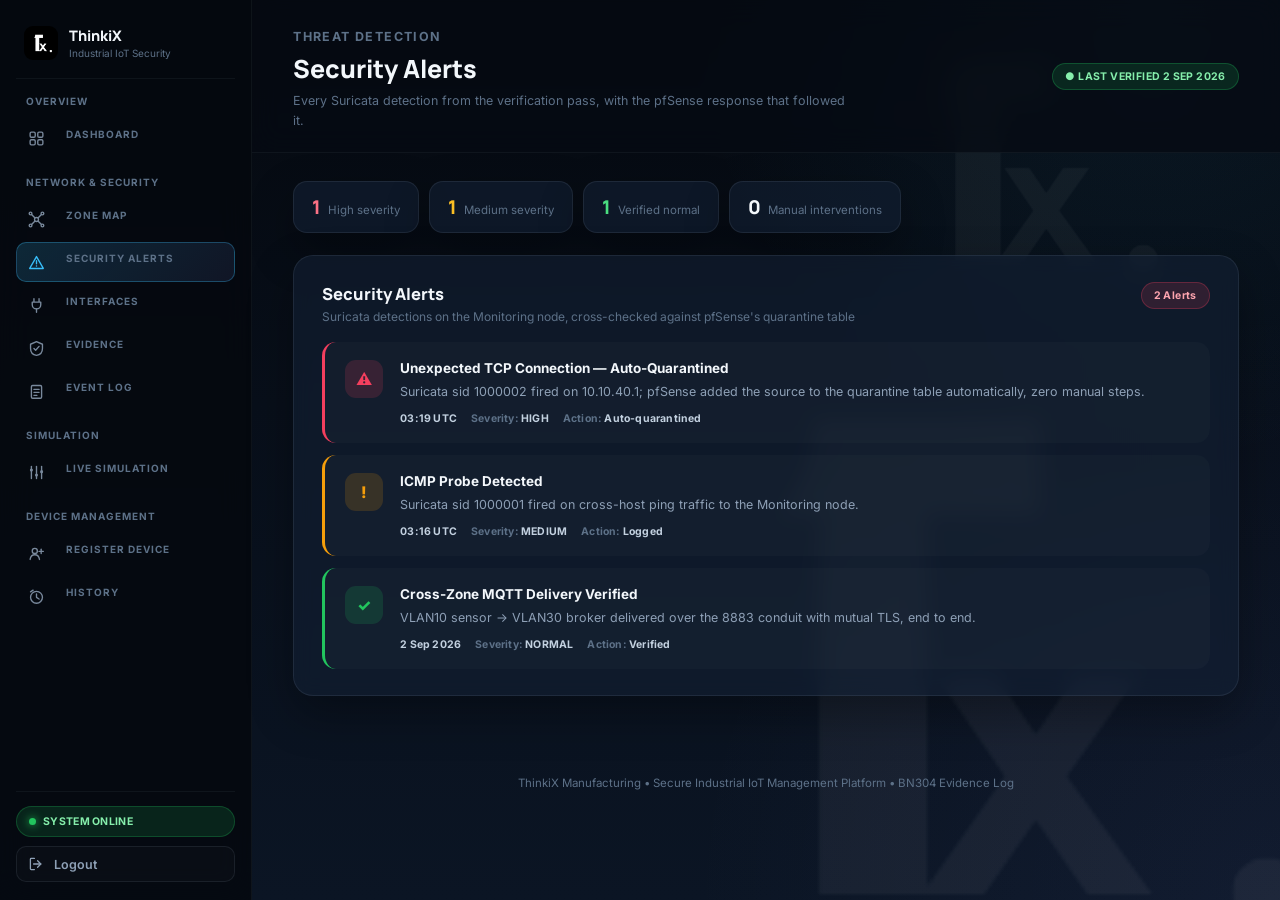
==== commit a3919d91: "Add files via upload" ====
--- a/alerts.html
+++ b/alerts.html
@@ -30,7 +30,7 @@
         </div>
 
         <nav class="dash2-sidenav">
-          <div class="dash2-sidenav-group"><span>Overview</span><a href="management.html" class=""><svg viewBox="0 0 20 20" fill="none" stroke="currentColor" stroke-width="1.6"><rect x="2.5" y="2.5" width="6" height="6" rx="1.5"/><rect x="11.5" y="2.5" width="6" height="6" rx="1.5"/><rect x="2.5" y="11.5" width="6" height="6" rx="1.5"/><rect x="11.5" y="11.5" width="6" height="6" rx="1.5"/></svg><span>Dashboard</span></a></div><div class="dash2-sidenav-group"><span>Network & Security</span><a href="zone-map.html" class=""><svg viewBox="0 0 20 20" fill="none" stroke="currentColor" stroke-width="1.6"><circle cx="10" cy="10" r="2.3"/><circle cx="3" cy="3" r="1.6"/><circle cx="17" cy="3" r="1.6"/><circle cx="3" cy="17" r="1.6"/><circle cx="17" cy="17" r="1.6"/><line x1="8.3" y1="8.3" x2="4.2" y2="4.2"/><line x1="11.7" y1="8.3" x2="15.8" y2="4.2"/><line x1="8.3" y1="11.7" x2="4.2" y2="15.8"/><line x1="11.7" y1="11.7" x2="15.8" y2="15.8"/></svg><span>Zone Map</span></a><a href="alerts.html" class="active"><svg viewBox="0 0 20 20" fill="none" stroke="currentColor" stroke-width="1.6" stroke-linejoin="round" stroke-linecap="round"><path d="M10 3 L18 17 L2 17 Z"/><line x1="10" y1="8" x2="10" y2="11.5"/><circle cx="10" cy="14" r="0.9" fill="currentColor" stroke="none"/></svg><span>Security Alerts</span></a><a href="interfaces.html" class=""><svg viewBox="0 0 20 20" fill="none" stroke="currentColor" stroke-width="1.6" stroke-linecap="round" stroke-linejoin="round"><path d="M7 2v4M13 2v4M5 6h10v3a5 5 0 0 1-10 0V6z"/><path d="M10 14v4"/></svg><span>Interfaces</span></a><a href="evidence.html" class=""><svg viewBox="0 0 20 20" fill="none" stroke="currentColor" stroke-width="1.6" stroke-linejoin="round" stroke-linecap="round"><path d="M10 2l7 3v5c0 4.5-3 7.5-7 8-4-.5-7-3.5-7-8V5l7-3z"/><path d="M7 10l2 2 4-4.5"/></svg><span>Evidence</span></a><a href="event-log.html" class=""><svg viewBox="0 0 20 20" fill="none" stroke="currentColor" stroke-width="1.6" stroke-linecap="round" stroke-linejoin="round"><rect x="4" y="3" width="12" height="15" rx="1.5"/><line x1="7" y1="7.5" x2="13" y2="7.5"/><line x1="7" y1="11" x2="13" y2="11"/><line x1="7" y1="14.5" x2="10.5" y2="14.5"/></svg><span>Event Log</span></a></div><div class="dash2-sidenav-group"><span>Simulation</span><a href="simulation.html" class=""><svg viewBox="0 0 20 20" fill="none" stroke="currentColor" stroke-width="1.6" stroke-linecap="round"><line x1="4" y1="17" x2="4" y2="3"/><line x1="10" y1="17" x2="10" y2="3"/><line x1="16" y1="17" x2="16" y2="3"/><circle cx="4" cy="7" r="1.8" fill="currentColor" stroke="none"/><circle cx="10" cy="13" r="1.8" fill="currentColor" stroke="none"/><circle cx="16" cy="9" r="1.8" fill="currentColor" stroke="none"/></svg><span>Live Simulation</span></a></div><div class="dash2-sidenav-group"><span>Device Management</span><a href="register.html" class=""><svg viewBox="0 0 20 20" fill="none" stroke="currentColor" stroke-width="1.6" stroke-linecap="round" stroke-linejoin="round"><circle cx="8" cy="7" r="3"/><path d="M2.5 17c.5-3.5 3-5.5 5.5-5.5s5 2 5.5 5.5"/><line x1="15.5" y1="5" x2="15.5" y2="10"/><line x1="13" y1="7.5" x2="18" y2="7.5"/></svg><span>Register Device</span></a><a href="device-status.html" class=""><svg viewBox="0 0 20 20" fill="none" stroke="currentColor" stroke-width="1.6" stroke-linecap="round" stroke-linejoin="round"><polyline points="2,10 6,10 8,4 12,16 14,10 18,10"/></svg><span>Device Status</span></a><a href="history.html" class=""><svg viewBox="0 0 20 20" fill="none" stroke="currentColor" stroke-width="1.6" stroke-linecap="round" stroke-linejoin="round"><circle cx="10" cy="11" r="7"/><polyline points="10,7 10,11 13,13"/><path d="M6 2.5 L3 4.5"/></svg><span>History</span></a></div>
+          <div class="dash2-sidenav-group"><span>Overview</span><a href="management.html" class=""><svg viewBox="0 0 20 20" fill="none" stroke="currentColor" stroke-width="1.6"><rect x="2.5" y="2.5" width="6" height="6" rx="1.5"/><rect x="11.5" y="2.5" width="6" height="6" rx="1.5"/><rect x="2.5" y="11.5" width="6" height="6" rx="1.5"/><rect x="11.5" y="11.5" width="6" height="6" rx="1.5"/></svg><span>Dashboard</span></a></div><div class="dash2-sidenav-group"><span>Network & Security</span><a href="zone-map.html" class=""><svg viewBox="0 0 20 20" fill="none" stroke="currentColor" stroke-width="1.6"><circle cx="10" cy="10" r="2.3"/><circle cx="3" cy="3" r="1.6"/><circle cx="17" cy="3" r="1.6"/><circle cx="3" cy="17" r="1.6"/><circle cx="17" cy="17" r="1.6"/><line x1="8.3" y1="8.3" x2="4.2" y2="4.2"/><line x1="11.7" y1="8.3" x2="15.8" y2="4.2"/><line x1="8.3" y1="11.7" x2="4.2" y2="15.8"/><line x1="11.7" y1="11.7" x2="15.8" y2="15.8"/></svg><span>Zone Map</span></a><a href="alerts.html" class="active"><svg viewBox="0 0 20 20" fill="none" stroke="currentColor" stroke-width="1.6" stroke-linejoin="round" stroke-linecap="round"><path d="M10 3 L18 17 L2 17 Z"/><line x1="10" y1="8" x2="10" y2="11.5"/><circle cx="10" cy="14" r="0.9" fill="currentColor" stroke="none"/></svg><span>Security Alerts</span></a><a href="interfaces.html" class=""><svg viewBox="0 0 20 20" fill="none" stroke="currentColor" stroke-width="1.6" stroke-linecap="round" stroke-linejoin="round"><path d="M7 2v4M13 2v4M5 6h10v3a5 5 0 0 1-10 0V6z"/><path d="M10 14v4"/></svg><span>Interfaces</span></a><a href="evidence.html" class=""><svg viewBox="0 0 20 20" fill="none" stroke="currentColor" stroke-width="1.6" stroke-linejoin="round" stroke-linecap="round"><path d="M10 2l7 3v5c0 4.5-3 7.5-7 8-4-.5-7-3.5-7-8V5l7-3z"/><path d="M7 10l2 2 4-4.5"/></svg><span>Evidence</span></a><a href="event-log.html" class=""><svg viewBox="0 0 20 20" fill="none" stroke="currentColor" stroke-width="1.6" stroke-linecap="round" stroke-linejoin="round"><rect x="4" y="3" width="12" height="15" rx="1.5"/><line x1="7" y1="7.5" x2="13" y2="7.5"/><line x1="7" y1="11" x2="13" y2="11"/><line x1="7" y1="14.5" x2="10.5" y2="14.5"/></svg><span>Event Log</span></a></div><div class="dash2-sidenav-group"><span>Simulation</span><a href="simulation.html" class=""><svg viewBox="0 0 20 20" fill="none" stroke="currentColor" stroke-width="1.6" stroke-linecap="round"><line x1="4" y1="17" x2="4" y2="3"/><line x1="10" y1="17" x2="10" y2="3"/><line x1="16" y1="17" x2="16" y2="3"/><circle cx="4" cy="7" r="1.8" fill="currentColor" stroke="none"/><circle cx="10" cy="13" r="1.8" fill="currentColor" stroke="none"/><circle cx="16" cy="9" r="1.8" fill="currentColor" stroke="none"/></svg><span>Live Simulation</span></a></div><div class="dash2-sidenav-group"><span>Device Management</span><a href="register.html" class=""><svg viewBox="0 0 20 20" fill="none" stroke="currentColor" stroke-width="1.6" stroke-linecap="round" stroke-linejoin="round"><circle cx="8" cy="7" r="3"/><path d="M2.5 17c.5-3.5 3-5.5 5.5-5.5s5 2 5.5 5.5"/><line x1="15.5" y1="5" x2="15.5" y2="10"/><line x1="13" y1="7.5" x2="18" y2="7.5"/></svg><span>Register Device</span></a><a href="history.html" class=""><svg viewBox="0 0 20 20" fill="none" stroke="currentColor" stroke-width="1.6" stroke-linecap="round" stroke-linejoin="round"><circle cx="10" cy="11" r="7"/><polyline points="10,7 10,11 13,13"/><path d="M6 2.5 L3 4.5"/></svg><span>History</span></a></div>
         </nav>
 
         <div class="dash2-sidebar-foot">
--- a/dashboard.css
+++ b/dashboard.css
@@ -1843,6 +1843,196 @@
   }
 }
 
+/* =========================================================
+   FULL-SCREEN REGISTRATION LOADER
+
+   Takes over the entire viewport the moment the form is
+   submitted -- sidebar, topbar and the form itself all sit
+   hidden underneath it. Walks slowly through each validation
+   step, then the GNS3 connection check using the exact same
+   big-screen treatment (no separate card), then a final
+   "Device Registered" screen before moving on.
+========================================================= */
+
+.reg-loading-overlay[hidden] {
+  display: none;
+}
+
+.reg-loading-overlay {
+  position: fixed;
+  inset: 0;
+  z-index: 999;
+  display: flex;
+  flex-direction: column;
+  align-items: center;
+  justify-content: center;
+  gap: 28px;
+  padding: 40px;
+  text-align: center;
+  background: radial-gradient(
+      circle at 50% 32%,
+      rgba(56, 189, 248, 0.12),
+      transparent 55%
+    ),
+    linear-gradient(180deg, #060b13 0%, #040810 55%, #02040a 100%);
+  transition: opacity 0.6s ease;
+}
+
+.reg-loading-overlay.hide {
+  opacity: 0;
+  pointer-events: none;
+}
+
+.reg-loading-mark {
+  position: relative;
+  width: 120px;
+  height: 120px;
+  display: grid;
+  place-items: center;
+}
+
+.reg-loading-ring {
+  position: absolute;
+  inset: 0;
+  border-radius: 50%;
+  border: 3px solid rgba(56, 189, 248, 0.15);
+  border-top-color: #38bdf8;
+  animation: dash2-spin 1.3s linear infinite;
+  transition: border-color 0.4s ease;
+}
+
+.reg-loading-overlay.gns3-ok .reg-loading-ring {
+  border-top-color: #4ade80;
+}
+
+.reg-loading-overlay.done-final .reg-loading-ring {
+  animation: none;
+  border-color: #4ade80;
+}
+
+.reg-loading-overlay.done-final .reg-loading-mark {
+  animation: regMarkPop 0.5s cubic-bezier(0.34, 1.56, 0.64, 1) both;
+}
+
+.reg-loading-logo {
+  width: 58px;
+  height: 58px;
+  border-radius: 16px;
+  background-color: #000;
+  background-image: var(--logo-url);
+  background-size: 70%;
+  background-position: center;
+  background-repeat: no-repeat;
+  animation: regLogoPulse 1.9s ease-in-out infinite;
+}
+
+.reg-loading-overlay.gns3-ok .reg-loading-logo,
+.reg-loading-overlay.done-final .reg-loading-logo {
+  animation: regLogoPulseGreen 1.9s ease-in-out infinite;
+}
+
+@keyframes regLogoPulse {
+  0%,
+  100% {
+    box-shadow: 0 0 26px rgba(56, 189, 248, 0.18);
+  }
+
+  50% {
+    box-shadow: 0 0 48px rgba(56, 189, 248, 0.4);
+  }
+}
+
+@keyframes regLogoPulseGreen {
+  0%,
+  100% {
+    box-shadow: 0 0 26px rgba(74, 222, 128, 0.2);
+  }
+
+  50% {
+    box-shadow: 0 0 50px rgba(74, 222, 128, 0.45);
+  }
+}
+
+@keyframes regMarkPop {
+  0% {
+    transform: scale(0.85);
+  }
+
+  55% {
+    transform: scale(1.1);
+  }
+
+  100% {
+    transform: scale(1);
+  }
+}
+
+.reg-loading-heading {
+  font-family: var(--font-display);
+  font-size: clamp(21px, 3vw, 29px);
+  font-weight: 800;
+  color: #f2f6fa;
+  transition: color 0.3s ease;
+}
+
+.reg-loading-count {
+  margin-top: 4px;
+  font-size: 10.5px;
+  font-weight: 800;
+  letter-spacing: 1.6px;
+  color: #7dd3fc;
+  transition: color 0.3s ease;
+}
+
+.reg-loading-overlay.gns3-ok .reg-loading-count,
+.reg-loading-overlay.done-final .reg-loading-count {
+  color: #4ade80;
+}
+
+.reg-loading-status {
+  min-height: 20px;
+  max-width: 420px;
+  font-size: 13.5px;
+  line-height: 1.5;
+  color: #8ea3b8;
+}
+
+.reg-loading-status.swap {
+  animation: regStatusIn 0.4s ease both;
+}
+
+@keyframes regStatusIn {
+  from {
+    opacity: 0;
+    transform: translateY(5px);
+  }
+
+  to {
+    opacity: 1;
+    transform: translateY(0);
+  }
+}
+
+.reg-loading-track {
+  width: min(360px, 80vw);
+  height: 4px;
+  border-radius: 999px;
+  background: rgba(255, 255, 255, 0.08);
+  overflow: hidden;
+}
+
+.reg-loading-fill {
+  height: 100%;
+  width: 0%;
+  border-radius: 999px;
+  background: linear-gradient(90deg, #38bdf8, #4ade80);
+  transition: width 0.5s ease;
+}
+
+.reg-loading-overlay.done-final .reg-loading-fill {
+  background: #4ade80;
+}
+
 @media (max-width: 700px) {
   .form-grid {
     grid-template-columns: 1fr;
